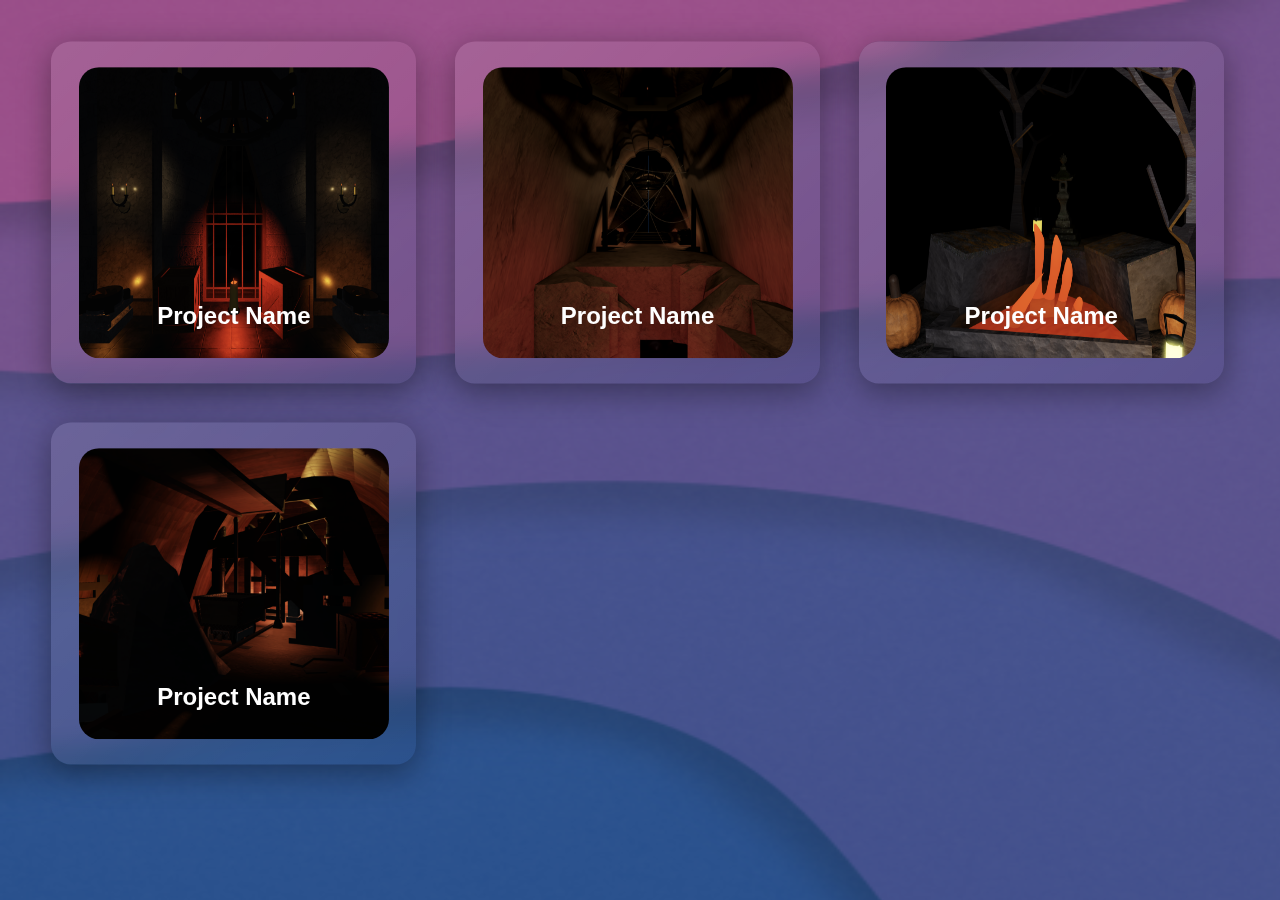
==== work.html @ 38dd61f0 "Add files via upload" ====
<!DOCTYPE html>
<html lang="en">
<head>
    <meta charset="UTF-8">
    <meta http-equiv="X-UA-Compatible" content="IE=edge">
    <meta name="viewport" content="width=device-width, initial-scale=1.0">
    <title>Portfolio | Robin</title>
    <link rel="stylesheet" href="./index.css">
</head>
<body>
    <div class="projects">
        <div class="project glass">
            <h1>Project Name</h1>
            <img class="projectImg" src="./assets/showcases/build1.png">
        </div>
        <div class="project glass">
            <h1>Project Name</h1>
            <img class="projectImg" src="./assets/showcases/build2.png">
        </div>
        <div class="project glass">
            <h1>Project Name</h1>
            <img class="projectImg" src="./assets/showcases/build3.png">
        </div>
        <div class="project glass">
            <h1>Project Name</h1>
            <img class="projectImg" src="./assets/showcases/build4.png">
        </div>
    </div>

    <div class="selectedImage glass hidden">
        <img class="wideImg" src="">
    </div>

    <script src="./work.js"></script>
</body>
</html>
---- index.css ----
* {
    margin: 0;
    padding: 0;
    font-family: sans-serif;
}

body {
    background-image: url("./assets/background.png");
    background-repeat: no-repeat;
}

.profileCard {
    width: 30%;
    min-width: 300px;
    height: 75%;
    border-radius: 20px;
    text-align: center;
    position: absolute;
    left: 50%;
    top: 50%;
    transform: translate(-50%, -50%);
}

.profileCard img {
    margin-top: 5%;
}

.profileCard h1 {
    color: white;
    margin-top: 2%;
}

.profileCard h4 {
    color: gainsboro;
    font-weight: 100;
}

.profileCard h4::after {
    content: '';
    height: 0.2%;
    width: 60%;
    background-color: white;
    text-align: center;
    position: absolute;
    transform: translate(-50%, -50%);
    left: 50%;
    bottom: 63%;
    border-radius: 20px;
}

.profileCard p {
    color: white;
    font-size: 20px;
    text-align: center;
    position: absolute;
    left: 50%;
    top: 45%;
    transform: translate(-50%, -50%);
}

.workRedirect {
    border: none;
    width: 30%;
    height: 10%;
    border-radius: 20px;
    color: white;
    font-size: 20px;
    text-align: center;
    position: absolute;
    left: 50%;
    top: 60%;
    transform: translate(-50%, -50%);
    cursor: pointer;
}

.glass {
    background: linear-gradient(135deg, rgba(255, 255, 255, 0.1), rgba(255, 255, 255, 0));
    backdrop-filter: blur(15px);
    /* border: 1px solid rgba(255, 255, 255, 0.18); */
    box-shadow: 0 8px 32px 0 rgba(0, 0, 0 ,0.37);
}

.projects {
    width: 95%;
    height: 95%;
    text-align: center;
    position: absolute;
    left: 50%;
    top: 50%;
    transform: translate(-50%, -50%);
}

.project {
    margin: 1.6%;
    width: 30%;
    height: 40%;
    position: relative;
    float: left;
    border-radius: 20px;
    cursor: pointer;
}

.project img {
    width: 85%;
    height: 85%;
    text-align: center;
    position: absolute;
    left: 50%;
    top: 50%;
    transform: translate(-50%, -50%);
    z-index: -1;
    border-radius: 20px;
    user-select: none;
    -webkit-user-drag: none;
}

.project h1 {
    color: white;
    text-align: center;
    position: absolute;
    left: 50%;
    top: 80%;
    transform: translate(-50%, -50%);
    font-size: 150%;
    z-index: 1;
    user-select: none;
    -webkit-user-drag: none;
}

.hidden {
    display: none;
}

.selectedImage {
    width: 100%;
    height: 100%;
    text-align: center;
    position: absolute;
    left: 50%;
    top: 50%;
    transform: translate(-50%, -50%);
    cursor: pointer;
}

.selectedImage img {
    width: 70%;
    height: 80%;
    border-radius: 20px;
    text-align: center;
    position: absolute;
    left: 50%;
    top: 50%;
    transform: translate(-50%, -50%);
}
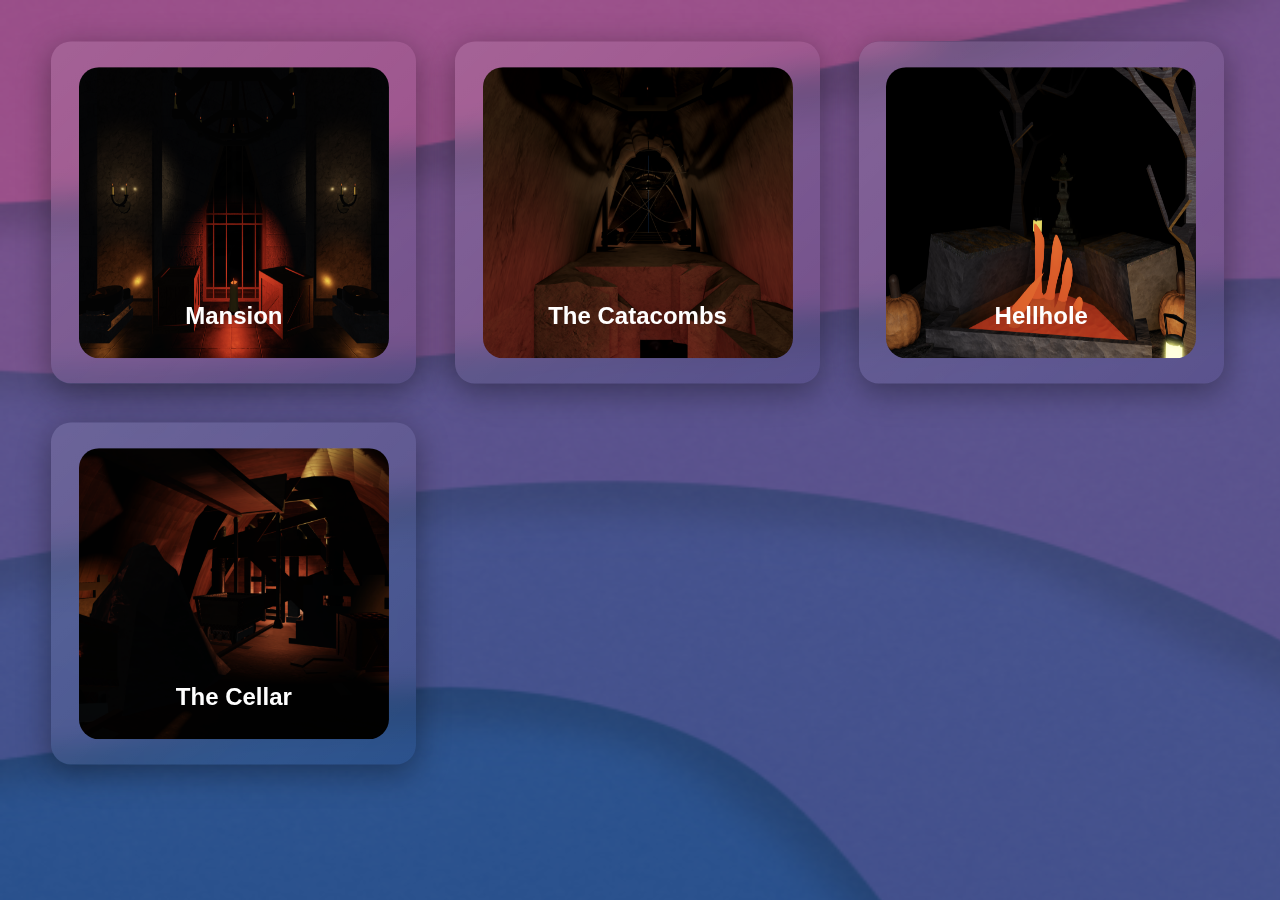
==== commit 447803f5: "Add Project Names" ====
--- a/work.html
+++ b/work.html
@@ -10,19 +10,19 @@
 <body>
     <div class="projects">
         <div class="project glass">
-            <h1>Project Name</h1>
+            <h1>Mansion</h1>
             <img class="projectImg" src="./assets/showcases/build1.png">
         </div>
         <div class="project glass">
-            <h1>Project Name</h1>
+            <h1>The Catacombs</h1>
             <img class="projectImg" src="./assets/showcases/build2.png">
         </div>
         <div class="project glass">
-            <h1>Project Name</h1>
+            <h1>Hellhole</h1>
             <img class="projectImg" src="./assets/showcases/build3.png">
         </div>
         <div class="project glass">
-            <h1>Project Name</h1>
+            <h1>The Cellar</h1>
             <img class="projectImg" src="./assets/showcases/build4.png">
         </div>
     </div>
@@ -33,4 +33,4 @@
 
     <script src="./work.js"></script>
 </body>
-</html>+</html>
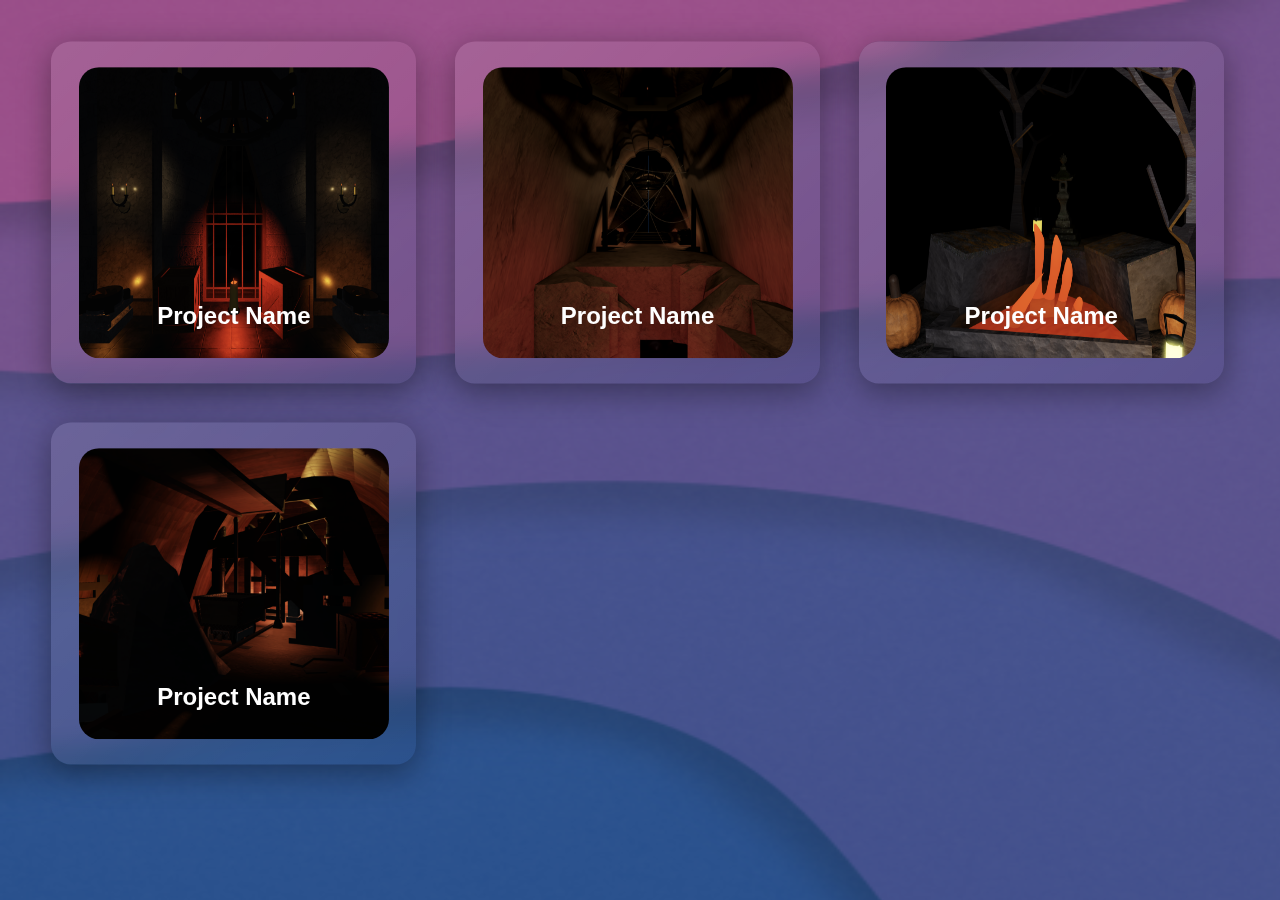
==== commit c81b64c3: "Update work.html" ====
--- a/work.html
+++ b/work.html
@@ -10,24 +10,25 @@
 <body>
     <div class="projects">
         <div class="project glass">
-            <h1>Mansion</h1>
+            <h1>Project Name</h1>
             <img class="projectImg" src="./assets/showcases/build1.png">
         </div>
         <div class="project glass">
-            <h1>The Catacombs</h1>
+            <h1>Project Name</h1>
             <img class="projectImg" src="./assets/showcases/build2.png">
         </div>
         <div class="project glass">
-            <h1>Hellhole</h1>
+            <h1>Project Name</h1>
             <img class="projectImg" src="./assets/showcases/build3.png">
         </div>
         <div class="project glass">
-            <h1>The Cellar</h1>
+            <h1>Project Name</h1>
             <img class="projectImg" src="./assets/showcases/build4.png">
         </div>
     </div>
 
     <div class="selectedImage glass hidden">
+        <div class="glass"></div>
         <img class="wideImg" src="">
     </div>
 
